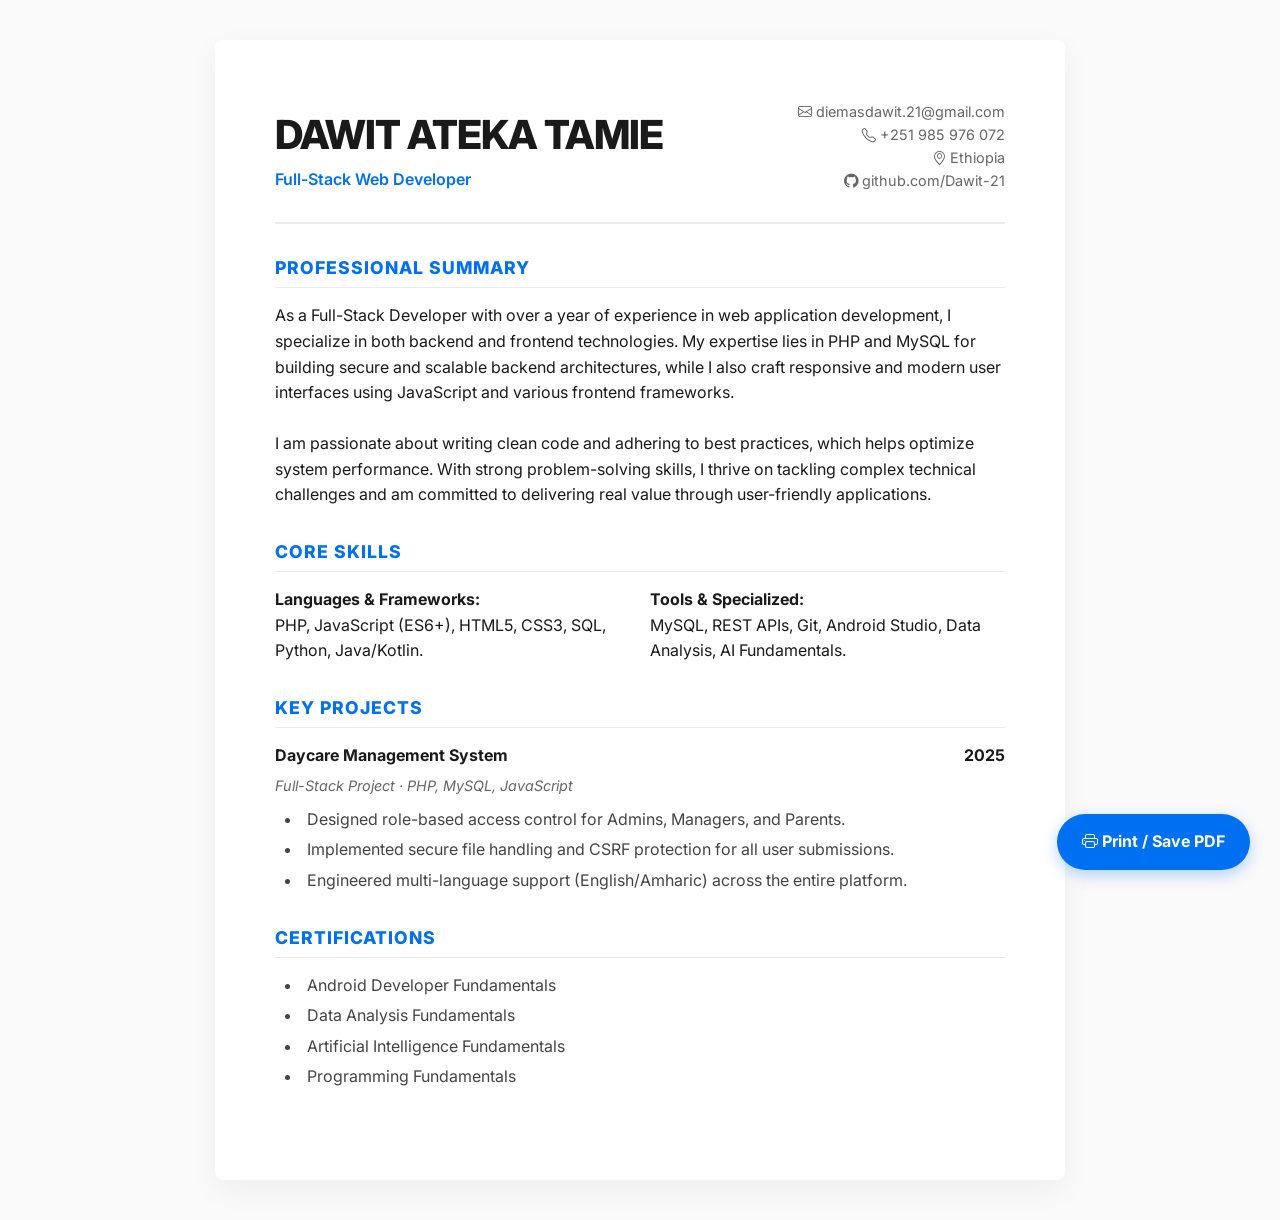
==== resume.html @ b7ca6f0a "Add Daycare thumbnail and lazy-load YouTube video" ====
<!DOCTYPE html>
<html lang="en">

<head>
    <meta charset="UTF-8">
    <meta name="viewport" content="width=device-width, initial-scale=1.0">
    <title>Resume | Dawit Ateka Tamie</title>
    <link href="https://fonts.googleapis.com/css2?family=Inter:wght@400;600;700;800&display=swap" rel="stylesheet">
    <link rel="stylesheet" href="https://cdn.jsdelivr.net/npm/bootstrap-icons@1.11.1/font/bootstrap-icons.css">
    <style>
        :root {
            --bg: #ffffff;
            --text: #1a1a1a;
            --primary: #0070f3;
            --accent: #666666;
            --border: #eaeaea;
        }

        * {
            box-sizing: border-box;
            margin: 0;
            padding: 0;
        }

        body {
            font-family: 'Inter', sans-serif;
            background: #fafafa;
            color: var(--text);
            line-height: 1.6;
        }

        .resume-container {
            max-width: 850px;
            margin: 40px auto;
            background: white;
            padding: 60px;
            box-shadow: 0 10px 30px rgba(0, 0, 0, 0.05);
            border-radius: 8px;
        }

        header {
            border-bottom: 2px solid var(--border);
            padding-bottom: 30px;
            margin-bottom: 30px;
            display: flex;
            justify-content: space-between;
            align-items: flex-end;
        }

        h1 {
            font-size: 2.5rem;
            font-weight: 800;
            letter-spacing: -1px;
        }

        .contact-info {
            text-align: right;
            color: var(--accent);
            font-size: 0.9rem;
        }

        .section {
            margin-bottom: 30px;
        }

        .section-title {
            font-size: 1.1rem;
            font-weight: 800;
            text-transform: uppercase;
            color: var(--primary);
            letter-spacing: 1px;
            margin-bottom: 15px;
            border-bottom: 1px solid var(--border);
            padding-bottom: 5px;
        }

        .item {
            margin-bottom: 20px;
        }

        .item-header {
            display: flex;
            justify-content: space-between;
            font-weight: 700;
            margin-bottom: 5px;
        }

        .item-sub {
            color: var(--accent);
            font-size: 0.9rem;
            margin-bottom: 10px;
            font-style: italic;
        }

        ul {
            list-style-position: inside;
            margin-left: 10px;
        }

        li {
            margin-bottom: 5px;
            color: #444;
        }

        .skills-grid {
            display: grid;
            grid-template-columns: 1fr 1fr;
            gap: 20px;
        }

        .print-btn {
            position: fixed;
            bottom: 30px;
            right: 30px;
            padding: 15px 25px;
            background: var(--primary);
            color: white;
            border-radius: 50px;
            text-decoration: none;
            font-weight: 700;
            box-shadow: 0 5px 15px rgba(0, 112, 243, 0.3);
        }

        @media print {
            .print-btn {
                display: none;
            }

            body {
                background: white;
            }

            .resume-container {
                box-shadow: none;
                margin: 0;
                width: 100%;
            }
        }
    </style>
</head>

<body>
    <div class="resume-container">
        <header>
            <div>
                <h1>DAWIT ATEKA TAMIE</h1>
                <p style="color:var(--primary); font-weight:600;">Full-Stack Web Developer</p>
            </div>
            <div class="contact-info">
                <p><i class="bi bi-envelope"></i> diemasdawit.21@gmail.com</p>
                <p><i class="bi bi-telephone"></i> +251 985 976 072</p>
                <p><i class="bi bi-geo-alt"></i> Ethiopia</p>
                <p><i class="bi bi-github"></i> github.com/Dawit-21</p>
            </div>
        </header>

        <div class="section">
            <h2 class="section-title">Professional Summary</h2>
            <p>As a Full-Stack Developer with over a year of experience in web application development,
                I specialize in both backend and frontend technologies.
                My expertise lies in PHP and MySQL for building secure and scalable backend architectures,
                while I also craft responsive and modern user interfaces using JavaScript and various frontend
                frameworks.
                <br><br>
                I am passionate about writing clean code and adhering to best practices, which helps optimize system
                performance.
                With strong problem-solving skills, I thrive on tackling complex technical challenges and am committed
                to
                delivering real value through user-friendly applications.
            </p>
        </div>

        <div class="section">
            <h2 class="section-title">Core Skills</h2>
            <div class="skills-grid">
                <div>
                    <strong>Languages &amp; Frameworks:</strong>
                    <p>PHP, JavaScript (ES6+), HTML5, CSS3, SQL, Python, Java/Kotlin.</p>
                </div>
                <div>
                    <strong>Tools &amp; Specialized:</strong>
                    <p>MySQL, REST APIs, Git, Android Studio, Data Analysis, AI Fundamentals.</p>
                </div>
            </div>
        </div>

        <div class="section">
            <h2 class="section-title">Key Projects</h2>
            <div class="item">
                <div class="item-header">
                    <span>Daycare Management System</span>
                    <span>2025</span>
                </div>
                <div class="item-sub">Full-Stack Project · PHP, MySQL, JavaScript</div>
                <ul>
                    <li>Designed role-based access control for Admins, Managers, and Parents.</li>
                    <li>Implemented secure file handling and CSRF protection for all user submissions.</li>
                    <li>Engineered multi-language support (English/Amharic) across the entire platform.</li>
                </ul>
            </div>
        </div>

        <div class="section">
            <h2 class="section-title">Certifications</h2>
            <ul>
                <li>Android Developer Fundamentals</li>
                <li>Data Analysis Fundamentals</li>
                <li>Artificial Intelligence Fundamentals</li>
                <li>Programming Fundamentals</li>
            </ul>
        </div>
    </div>

    <a href="javascript:window.print()" class="print-btn"><i class="bi bi-printer"></i> Print / Save PDF</a>
</body>

</html>
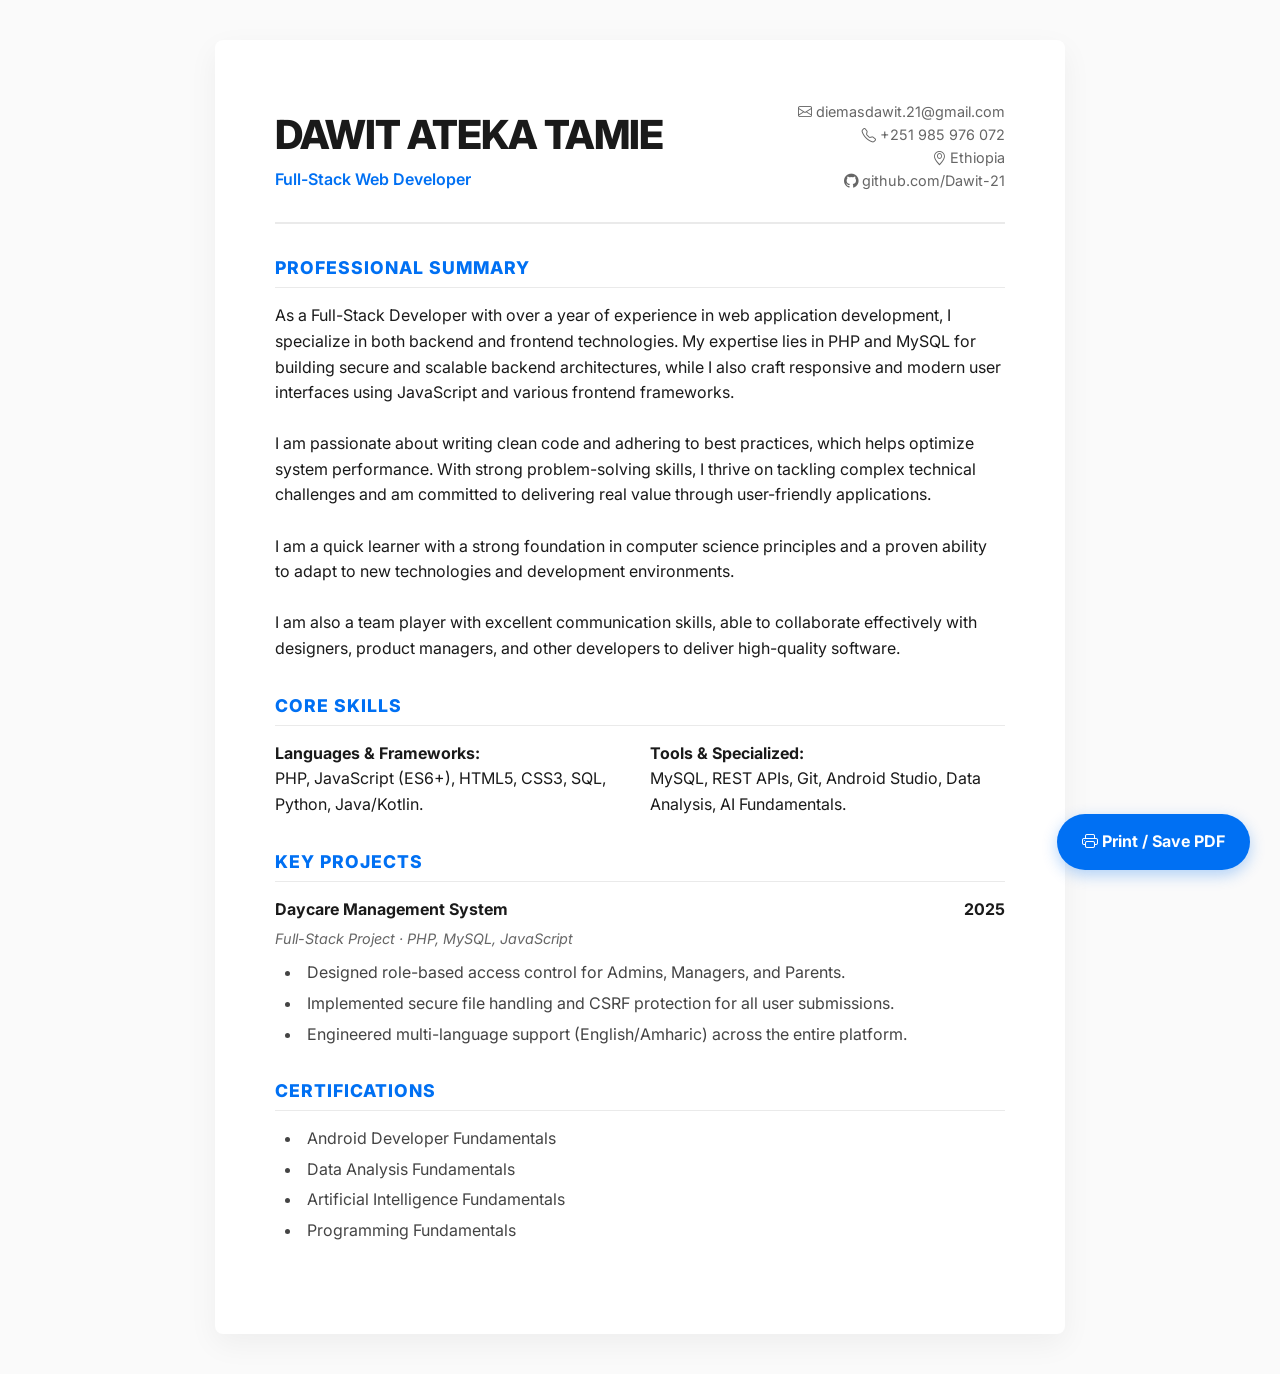
==== commit c9c07fe5: "Fix: resume.html static" ====
--- a/resume.html
+++ b/resume.html
@@ -166,7 +166,11 @@
                 performance.
                 With strong problem-solving skills, I thrive on tackling complex technical challenges and am committed
                 to
-                delivering real value through user-friendly applications.
+                delivering real value through user-friendly applications.<br> <br>
+                I am a quick learner with a strong foundation in computer science principles and a proven ability to
+                adapt to new technologies and development environments.<br><br>
+                I am also a team player with excellent communication skills, able to collaborate effectively with
+                designers, product managers, and other developers to deliver high-quality software.
             </p>
         </div>
 
